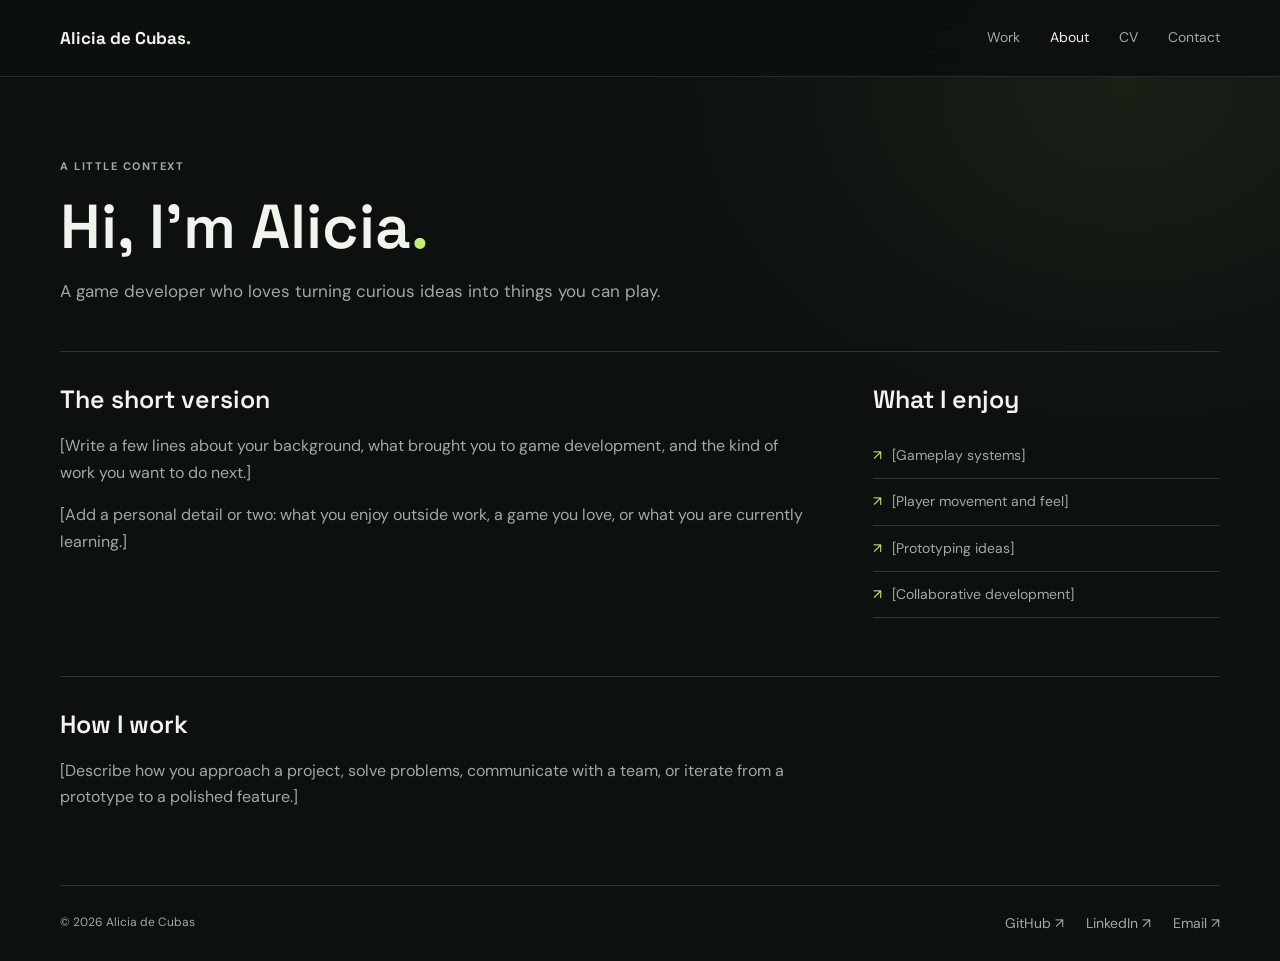
==== about.html @ f06fc64c "first draft" ====
<!DOCTYPE html>
<html lang="en">
<head>
  <meta charset="UTF-8">
  <meta name="viewport" content="width=device-width, initial-scale=1.0">
  <meta name="description" content="About Alicia de Cubas, game developer and gameplay programmer.">
  <meta name="theme-color" content="#0c100f">
  <title>About | Alicia de Cubas</title>
  <link rel="preconnect" href="https://fonts.googleapis.com">
  <link rel="preconnect" href="https://fonts.gstatic.com" crossorigin>
  <link href="https://fonts.googleapis.com/css2?family=DM+Sans:wght@400;500;600;700&family=Space+Grotesk:wght@400;500;600;700&display=swap" rel="stylesheet">
  <link rel="stylesheet" href="style.css">
</head>
<body>
  <header class="site-header">
    <nav class="nav-wrap" aria-label="Main navigation">
      <a class="logo" href="index.html">Alicia de Cubas<span>.</span></a>
      <div class="nav-links">
        <a href="index.html">Work</a>
        <a href="about.html" aria-current="page">About</a>
        <a href="cv.html">CV</a>
        <a href="contact.html">Contact</a>
      </div>
    </nav>
  </header>

  <main class="subpage-main page-wrap">
    <section class="page-hero">
      <p class="eyebrow">A LITTLE CONTEXT</p>
      <h1>Hi, I'm Alicia<span class="accent">.</span></h1>
      <p class="page-lede">A game developer who loves turning curious ideas into things you can play.</p>
    </section>

    <section class="content-section about-columns">
      <div>
        <h2>The short version</h2>
        <p>[Write a few lines about your background, what brought you to game development, and the kind of work you want to do next.]</p>
        <p>[Add a personal detail or two: what you enjoy outside work, a game you love, or what you are currently learning.]</p>
      </div>
      <div>
        <h2>What I enjoy</h2>
        <ul class="focus-list">
          <li>[Gameplay systems]</li>
          <li>[Player movement and feel]</li>
          <li>[Prototyping ideas]</li>
          <li>[Collaborative development]</li>
        </ul>
      </div>
    </section>

    <section class="content-section">
      <h2>How I work</h2>
      <p>[Describe how you approach a project, solve problems, communicate with a team, or iterate from a prototype to a polished feature.]</p>
    </section>
  </main>

  <footer class="site-footer page-wrap">
    <span>© 2026 Alicia de Cubas</span>
    <div class="footer-links">
      <a href="https://github.com/aliciadecubas" target="_blank" rel="noreferrer">GitHub ↗</a>
      <a href="https://www.linkedin.com/in/alicia-de-cubas-yarza-551598387/" target="_blank" rel="noreferrer">LinkedIn ↗</a>
      <a href="contact.html">Email ↗</a>
    </div>
  </footer>
</body>
</html>
---- style.css ----
:root {
  color-scheme: dark;
  --background: #0c100f;
  --surface: #141b18;
  --surface-raised: #1a2420;
  --border: #2a3831;
  --text: #f1f3ed;
  --muted: #a0aaa4;
  --accent: #c5ef72;
  --page-width: 1160px;
}

* {
  box-sizing: border-box;
}

html {
  scroll-behavior: smooth;
}

body {
  min-width: 320px;
  margin: 0;
  background:
    radial-gradient(ellipse at 88% 9%, rgba(197, 239, 114, 0.07), transparent 30rem),
    var(--background);
  color: var(--text);
  font-family: "DM Sans", sans-serif;
  font-size: 16px;
  line-height: 1.65;
}

a {
  color: inherit;
}

a:focus-visible,
button:focus-visible {
  outline: 2px solid var(--accent);
  outline-offset: 4px;
}

.page-wrap,
.nav-wrap {
  width: min(var(--page-width), calc(100% - 64px));
  margin: 0 auto;
}

.site-header {
  position: sticky;
  top: 0;
  z-index: 10;
  border-bottom: 1px solid rgba(42, 56, 49, 0.75);
  background: rgba(12, 16, 15, 0.9);
  backdrop-filter: blur(16px);
}

.nav-wrap {
  min-height: 76px;
  display: flex;
  align-items: center;
  justify-content: space-between;
  gap: 24px;
}

.logo {
  font-family: "Space Grotesk", sans-serif;
  font-size: 17px;
  font-weight: 700;
  text-decoration: none;
  white-space: nowrap;
}

.logo span,
.accent {
  color: var(--accent);
}

.nav-links,
.footer-links {
  display: flex;
  align-items: center;
  gap: 30px;
}

.nav-links a,
.footer-links a {
  color: var(--muted);
  font-size: 14px;
  text-decoration: none;
  transition: color 180ms ease;
}

.nav-links a:hover,
.nav-links a[aria-current="page"],
.footer-links a:hover {
  color: var(--text);
}

.home-intro {
  min-height: 470px;
  padding-top: 70px;
  padding-bottom: 65px;
  display: flex;
  align-items: flex-end;
  justify-content: space-between;
  gap: 32px;
  animation: rise-in 650ms ease-out both;
}

.intro-copy {
  max-width: 690px;
}

.eyebrow {
  margin: 0 0 20px;
  color: var(--muted);
  font-size: 11px;
  font-weight: 700;
  letter-spacing: 1.5px;
  line-height: 1.4;
}

.status-dot {
  display: inline-block;
  width: 8px;
  height: 8px;
  margin-right: 8px;
  border-radius: 50%;
  background: var(--accent);
  box-shadow: 0 0 12px rgba(197, 239, 114, 0.65);
}

.eyebrow-divider {
  margin: 0 7px;
  color: var(--accent);
}

h1,
h2,
h3,
p {
  margin-top: 0;
}

h1,
h2,
h3 {
  font-family: "Space Grotesk", sans-serif;
  font-weight: 600;
  line-height: 1.08;
}

h1 {
  margin-bottom: 21px;
  font-size: 76px;
}

.intro-description {
  max-width: 540px;
  margin-bottom: 25px;
  color: var(--muted);
  font-size: 17px;
}

.intro-actions {
  display: flex;
  align-items: center;
  gap: 25px;
}

.button {
  min-height: 46px;
  padding: 11px 17px;
  display: inline-flex;
  align-items: center;
  justify-content: center;
  gap: 10px;
  border: 1px solid transparent;
  border-radius: 3px;
  font-size: 14px;
  font-weight: 700;
  text-decoration: none;
  transition: background 180ms ease, border-color 180ms ease, color 180ms ease, transform 180ms ease;
}

.button:hover {
  transform: translateY(-2px);
}

.button-primary {
  background: var(--accent);
  color: #17200f;
}

.button-primary:hover {
  background: #d7f69a;
}

.button-outline {
  border-color: var(--border);
  color: var(--text);
}

.button-outline:hover {
  border-color: var(--accent);
}

.text-link,
.project-link {
  color: var(--text);
  font-size: 14px;
  font-weight: 600;
  text-decoration: none;
}

.text-link span,
.project-link span {
  color: var(--accent);
}

.intro-index {
  margin: 0 0 5px;
  color: var(--muted);
  font-size: 10px;
  font-weight: 700;
  letter-spacing: 1.4px;
  line-height: 1.8;
  text-align: right;
}

.intro-index span {
  color: var(--accent);
}

.work-section {
  padding-top: 45px;
  padding-bottom: 90px;
  border-top: 1px solid var(--border);
}

.section-heading {
  margin-bottom: 30px;
  display: flex;
  align-items: flex-end;
  justify-content: space-between;
  gap: 24px;
}

.section-heading .eyebrow {
  margin-bottom: 11px;
}

h2 {
  margin-bottom: 0;
  font-size: 38px;
}

.section-note {
  margin-bottom: 4px;
  color: var(--muted);
  font-size: 14px;
}

.projects-grid {
  display: grid;
  grid-template-columns: repeat(2, minmax(0, 1fr));
  gap: 22px;
}

.project {
  min-width: 0;
  overflow: hidden;
  border: 1px solid var(--border);
  border-radius: 4px;
  background: var(--surface);
  animation: rise-in 600ms ease-out both;
}

.project:nth-child(2) {
  animation-delay: 100ms;
}

.video-slot,
.project-video {
  position: relative;
  width: 100%;
  aspect-ratio: 16 / 9;
  display: flex;
  align-items: center;
  justify-content: center;
  overflow: hidden;
  background-color: #19251f;
  background-image:
    linear-gradient(rgba(12, 16, 15, 0.1), rgba(12, 16, 15, 0.65)),
    repeating-linear-gradient(0deg, transparent, transparent 35px, rgba(197, 239, 114, 0.07) 36px),
    repeating-linear-gradient(90deg, transparent, transparent 35px, rgba(197, 239, 114, 0.07) 36px);
}

.video-slot-alt {
  background-color: #202621;
  background-image:
    linear-gradient(rgba(12, 16, 15, 0.1), rgba(12, 16, 15, 0.65)),
    repeating-linear-gradient(45deg, transparent, transparent 24px, rgba(197, 239, 114, 0.07) 25px);
}

.slot-number,
.slot-hint {
  position: absolute;
  color: rgba(241, 243, 237, 0.55);
  font-size: 10px;
  font-weight: 700;
  letter-spacing: 1.4px;
}

.slot-number {
  top: 17px;
  left: 18px;
}

.slot-hint {
  bottom: 17px;
}

.play-mark {
  width: 46px;
  height: 46px;
  padding-left: 3px;
  display: grid;
  place-items: center;
  border: 1px solid rgba(241, 243, 237, 0.55);
  border-radius: 50%;
  color: var(--accent);
  font-size: 13px;
  transition: transform 180ms ease, background 180ms ease;
}

.project:hover .play-mark {
  transform: scale(1.08);
  background: rgba(12, 16, 15, 0.5);
}

.project-video {
  display: block;
  object-fit: cover;
}

.project-info {
  padding: 21px 23px 23px;
}

.project-meta {
  margin-bottom: 11px;
  display: flex;
  flex-wrap: wrap;
  gap: 9px 18px;
  color: var(--accent);
  font-size: 10px;
  font-weight: 700;
  letter-spacing: 1px;
}

h3 {
  margin-bottom: 8px;
  font-size: 22px;
}

.project-info > p {
  min-height: 52px;
  margin-bottom: 16px;
  color: var(--muted);
  font-size: 14px;
}

.project-link:hover {
  color: var(--accent);
}

.template-note {
  margin: 17px 0 0;
  color: #7f8a83;
  font-size: 12px;
}

.next-step {
  padding-top: 42px;
  padding-bottom: 75px;
  border-top: 1px solid var(--border);
}

.next-step .eyebrow {
  margin-bottom: 13px;
}

.next-step-row {
  display: flex;
  align-items: center;
  justify-content: space-between;
  gap: 25px;
}

.next-step h2 {
  max-width: 650px;
  font-size: 30px;
}

.site-footer {
  min-height: 76px;
  border-top: 1px solid var(--border);
  display: flex;
  align-items: center;
  justify-content: space-between;
  gap: 20px;
  color: var(--muted);
  font-size: 12px;
}

.footer-links {
  gap: 22px;
}

.subpage-main {
  min-height: calc(100vh - 153px);
}

.page-hero {
  padding-top: 82px;
  padding-bottom: 46px;
  animation: rise-in 600ms ease-out both;
}

.page-hero h1 {
  max-width: 800px;
  margin-bottom: 16px;
  font-size: 62px;
}

.page-lede {
  max-width: 650px;
  margin-bottom: 0;
  color: var(--muted);
  font-size: 17px;
}

.content-section {
  padding: 34px 0 58px;
  border-top: 1px solid var(--border);
}

.content-section h2 {
  margin-bottom: 20px;
  font-size: 25px;
}

.content-section p {
  max-width: 760px;
  color: var(--muted);
}

.about-columns {
  display: grid;
  grid-template-columns: minmax(0, 1.5fr) minmax(220px, 0.7fr);
  gap: 70px;
}

.focus-list,
.detail-list {
  margin: 0;
  padding: 0;
  list-style: none;
}

.focus-list li,
.detail-list li {
  padding: 11px 0;
  border-bottom: 1px solid var(--border);
  color: var(--muted);
  font-size: 14px;
}

.focus-list li::before {
  margin-right: 10px;
  color: var(--accent);
  content: "↗";
}

.cv-toolbar {
  margin: -12px 0 34px;
}

.cv-entry {
  padding: 0 0 23px;
  display: grid;
  grid-template-columns: minmax(140px, 0.55fr) minmax(0, 1.45fr);
  gap: 30px;
}

.cv-date {
  color: var(--accent);
  font-size: 13px;
  font-weight: 600;
}

.cv-entry h3 {
  margin: 0 0 4px;
  font-size: 18px;
}

.cv-entry p {
  margin-bottom: 0;
  font-size: 14px;
}

.skills-list {
  display: flex;
  flex-wrap: wrap;
  gap: 9px;
}

.skills-list span {
  padding: 7px 11px;
  border: 1px solid var(--border);
  border-radius: 3px;
  color: var(--muted);
  font-size: 13px;
}

.contact-options {
  max-width: 780px;
  border-top: 1px solid var(--border);
}

.contact-option {
  min-height: 72px;
  padding: 16px 0;
  display: flex;
  align-items: center;
  justify-content: space-between;
  gap: 18px;
  border-bottom: 1px solid var(--border);
  text-decoration: none;
}

.contact-option span:first-child {
  color: var(--muted);
  font-size: 14px;
}

.contact-option span:last-child {
  color: var(--text);
  font-size: 14px;
  overflow-wrap: anywhere;
}

.contact-option:hover span:last-child {
  color: var(--accent);
}

.contact-note {
  margin-top: 28px;
  color: var(--muted);
  font-size: 14px;
}

@keyframes rise-in {
  from {
    opacity: 0;
    transform: translateY(14px);
  }
  to {
    opacity: 1;
    transform: translateY(0);
  }
}

@media (max-width: 760px) {
  .page-wrap,
  .nav-wrap {
    width: min(var(--page-width), calc(100% - 40px));
  }

  .nav-wrap {
    min-height: 0;
    padding-top: 14px;
    padding-bottom: 13px;
    align-items: flex-start;
    flex-direction: column;
    gap: 10px;
  }

  .nav-links {
    width: 100%;
    justify-content: space-between;
    gap: 12px;
  }

  .nav-links a {
    font-size: 13px;
  }

  .home-intro {
    min-height: 0;
    padding-top: 65px;
    padding-bottom: 53px;
  }

  h1 {
    font-size: 62px;
  }

  .intro-index {
    display: none;
  }

  .work-section {
    padding-top: 34px;
    padding-bottom: 65px;
  }

  .projects-grid {
    grid-template-columns: 1fr;
    gap: 17px;
  }

  .section-heading {
    align-items: flex-start;
    flex-direction: column;
    gap: 7px;
  }

  .section-heading h2 {
    font-size: 32px;
  }

  .section-note {
    margin: 0;
  }

  .next-step-row {
    align-items: flex-start;
    flex-direction: column;
  }

  .next-step h2 {
    font-size: 27px;
  }

  .site-footer {
    padding-top: 19px;
    padding-bottom: 19px;
    align-items: flex-start;
    flex-direction: column;
  }

  .footer-links {
    flex-wrap: wrap;
    gap: 12px 20px;
  }

  .page-hero {
    padding-top: 58px;
    padding-bottom: 35px;
  }

  .page-hero h1 {
    font-size: 48px;
  }

  .about-columns {
    grid-template-columns: 1fr;
    gap: 22px;
  }

  .cv-entry {
    grid-template-columns: 1fr;
    gap: 4px;
  }
}

@media (max-width: 420px) {
  .page-wrap,
  .nav-wrap {
    width: calc(100% - 32px);
  }

  h1 {
    font-size: 52px;
  }

  .eyebrow {
    font-size: 9px;
  }

  .intro-description,
  .page-lede {
    font-size: 15px;
  }

  .intro-actions {
    align-items: flex-start;
    flex-direction: column;
    gap: 14px;
  }

  .project-info {
    padding: 18px;
  }

  .contact-option {
    align-items: flex-start;
    flex-direction: column;
    gap: 3px;
  }
}

@media (prefers-reduced-motion: reduce) {
  *,
  *::before,
  *::after {
    scroll-behavior: auto !important;
    animation-duration: 0.01ms !important;
    animation-iteration-count: 1 !important;
    transition-duration: 0.01ms !important;
  }
}

@media print {
  :root {
    color-scheme: light;
    --background: #fff;
    --surface: #fff;
    --border: #ccc;
    --text: #111;
    --muted: #444;
    --accent: #47631d;
  }

  body {
    background: #fff;
    color: #111;
    font-size: 11pt;
  }

  .site-header,
  .site-footer,
  .cv-toolbar {
    display: none;
  }

  .subpage-main {
    min-height: 0;
  }

  .page-wrap {
    width: 100%;
  }

  .page-hero {
    padding-top: 0;
  }

  .content-section,
  .cv-entry {
    break-inside: avoid;
  }
}
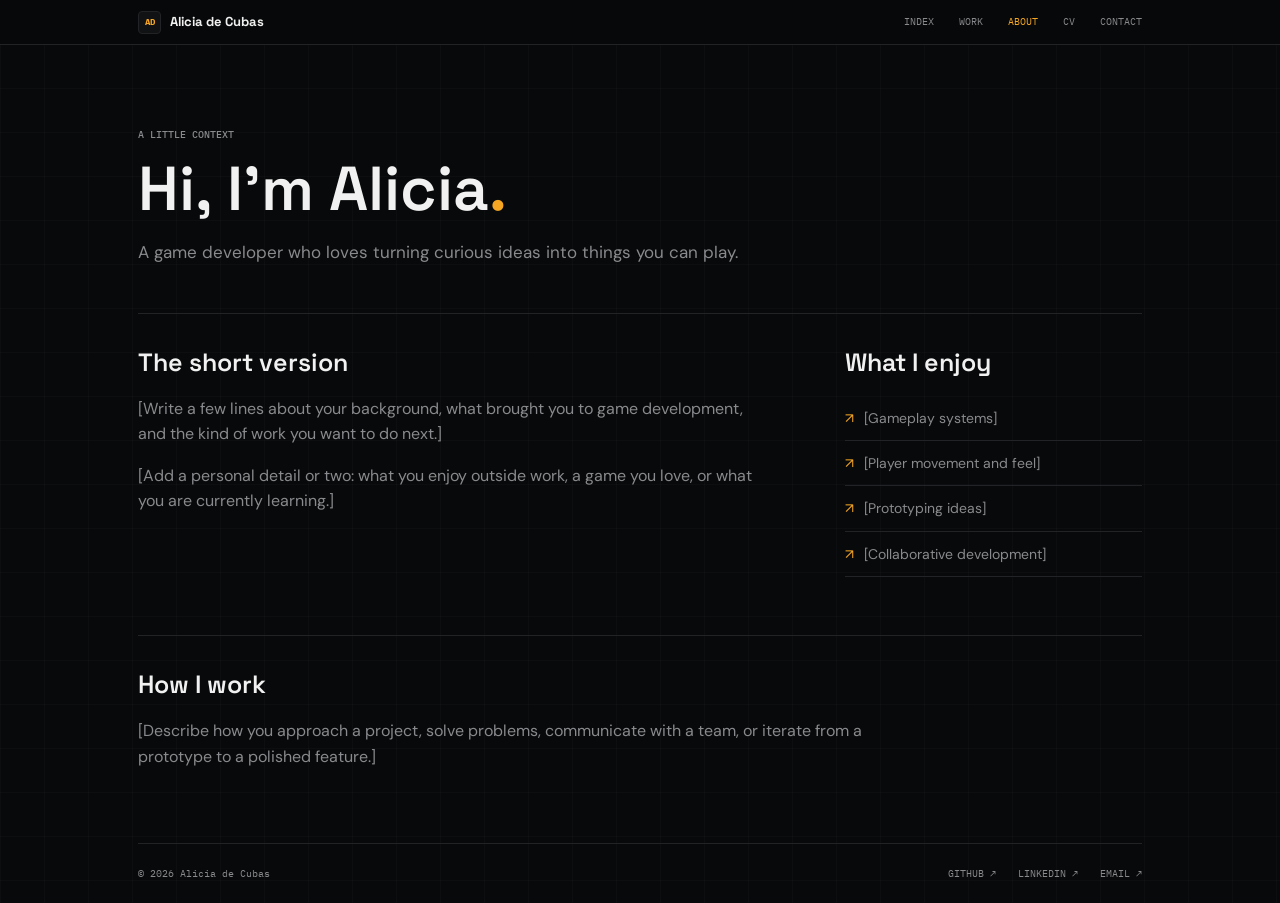
==== commit f2781332: "second draft" ====
--- a/about.html
+++ b/about.html
@@ -4,19 +4,20 @@
   <meta charset="UTF-8">
   <meta name="viewport" content="width=device-width, initial-scale=1.0">
   <meta name="description" content="About Alicia de Cubas, game developer and gameplay programmer.">
-  <meta name="theme-color" content="#0c100f">
+  <meta name="theme-color" content="#08090a">
   <title>About | Alicia de Cubas</title>
   <link rel="preconnect" href="https://fonts.googleapis.com">
   <link rel="preconnect" href="https://fonts.gstatic.com" crossorigin>
-  <link href="https://fonts.googleapis.com/css2?family=DM+Sans:wght@400;500;600;700&family=Space+Grotesk:wght@400;500;600;700&display=swap" rel="stylesheet">
+  <link href="https://fonts.googleapis.com/css2?family=DM+Sans:wght@400;500;600;700&family=IBM+Plex+Mono:wght@400;500;600;700&family=Space+Grotesk:wght@400;500;600;700&display=swap" rel="stylesheet">
   <link rel="stylesheet" href="style.css">
 </head>
 <body>
   <header class="site-header">
     <nav class="nav-wrap" aria-label="Main navigation">
-      <a class="logo" href="index.html">Alicia de Cubas<span>.</span></a>
+      <a class="logo" href="index.html"><span class="brand-mark">AD</span>Alicia de Cubas</a>
       <div class="nav-links">
-        <a href="index.html">Work</a>
+        <a href="index.html#home">Index</a>
+        <a href="index.html#projects">Work</a>
         <a href="about.html" aria-current="page">About</a>
         <a href="cv.html">CV</a>
         <a href="contact.html">Contact</a>
--- a/style.css
+++ b/style.css
@@ -1,13 +1,12 @@
 :root {
   color-scheme: dark;
-  --background: #0c100f;
-  --surface: #141b18;
-  --surface-raised: #1a2420;
-  --border: #2a3831;
-  --text: #f1f3ed;
-  --muted: #a0aaa4;
-  --accent: #c5ef72;
-  --page-width: 1160px;
+  --background: #08090a;
+  --surface: #111214;
+  --border: #222326;
+  --text: #f1f1f1;
+  --muted: #898a8d;
+  --accent: #f5a623;
+  --page-width: 1004px;
 }
 
 * {
@@ -20,14 +19,17 @@
 
 body {
   min-width: 320px;
+  min-height: 100vh;
   margin: 0;
-  background:
-    radial-gradient(ellipse at 88% 9%, rgba(197, 239, 114, 0.07), transparent 30rem),
-    var(--background);
+  background-color: var(--background);
+  background-image:
+    linear-gradient(rgba(255, 255, 255, 0.018) 1px, transparent 1px),
+    linear-gradient(90deg, rgba(255, 255, 255, 0.018) 1px, transparent 1px);
+  background-size: 44px 44px;
   color: var(--text);
   font-family: "DM Sans", sans-serif;
   font-size: 16px;
-  line-height: 1.65;
+  line-height: 1.6;
 }
 
 a {
@@ -42,7 +44,7 @@
 
 .page-wrap,
 .nav-wrap {
-  width: min(var(--page-width), calc(100% - 64px));
+  width: min(var(--page-width), calc(100% - 48px));
   margin: 0 auto;
 }
 
@@ -50,13 +52,13 @@
   position: sticky;
   top: 0;
   z-index: 10;
-  border-bottom: 1px solid rgba(42, 56, 49, 0.75);
-  background: rgba(12, 16, 15, 0.9);
+  border-bottom: 1px solid var(--border);
+  background: rgba(8, 9, 10, 0.94);
   backdrop-filter: blur(16px);
 }
 
 .nav-wrap {
-  min-height: 76px;
+  min-height: 44px;
   display: flex;
   align-items: center;
   justify-content: space-between;
@@ -64,29 +66,47 @@
 }
 
 .logo {
+  display: inline-flex;
+  align-items: center;
+  gap: 9px;
   font-family: "Space Grotesk", sans-serif;
-  font-size: 17px;
+  font-size: 13px;
   font-weight: 700;
   text-decoration: none;
   white-space: nowrap;
 }
 
-.logo span,
+.logo > span:not(.brand-mark),
 .accent {
   color: var(--accent);
+}
+
+.brand-mark {
+  width: 23px;
+  height: 23px;
+  display: grid;
+  place-items: center;
+  border: 1px solid var(--border);
+  border-radius: 4px;
+  background: var(--surface);
+  color: var(--accent);
+  font-family: "IBM Plex Mono", "Courier New", monospace;
+  font-size: 9px;
 }
 
 .nav-links,
 .footer-links {
   display: flex;
   align-items: center;
-  gap: 30px;
+  gap: 25px;
 }
 
 .nav-links a,
 .footer-links a {
   color: var(--muted);
-  font-size: 14px;
+  font-family: "IBM Plex Mono", "Courier New", monospace;
+  font-size: 10px;
+  text-transform: uppercase;
   text-decoration: none;
   transition: color 180ms ease;
 }
@@ -94,45 +114,6 @@
 .nav-links a:hover,
 .nav-links a[aria-current="page"],
 .footer-links a:hover {
-  color: var(--text);
-}
-
-.home-intro {
-  min-height: 470px;
-  padding-top: 70px;
-  padding-bottom: 65px;
-  display: flex;
-  align-items: flex-end;
-  justify-content: space-between;
-  gap: 32px;
-  animation: rise-in 650ms ease-out both;
-}
-
-.intro-copy {
-  max-width: 690px;
-}
-
-.eyebrow {
-  margin: 0 0 20px;
-  color: var(--muted);
-  font-size: 11px;
-  font-weight: 700;
-  letter-spacing: 1.5px;
-  line-height: 1.4;
-}
-
-.status-dot {
-  display: inline-block;
-  width: 8px;
-  height: 8px;
-  margin-right: 8px;
-  border-radius: 50%;
-  background: var(--accent);
-  box-shadow: 0 0 12px rgba(197, 239, 114, 0.65);
-}
-
-.eyebrow-divider {
-  margin: 0 7px;
   color: var(--accent);
 }
 
@@ -148,38 +129,107 @@
 h3 {
   font-family: "Space Grotesk", sans-serif;
   font-weight: 600;
-  line-height: 1.08;
-}
-
-h1 {
-  margin-bottom: 21px;
-  font-size: 76px;
+  line-height: 1.12;
+}
+
+.eyebrow {
+  margin: 0;
+  color: var(--muted);
+  font-family: "IBM Plex Mono", "Courier New", monospace;
+  font-size: 10px;
+  font-weight: 500;
+  line-height: 1.5;
+  text-transform: uppercase;
+}
+
+.status-dot {
+  display: inline-block;
+  width: 7px;
+  height: 7px;
+  margin-right: 7px;
+  border-radius: 50%;
+  background: var(--accent);
+  box-shadow: 0 0 10px rgba(245, 166, 35, 0.48);
+}
+
+.eyebrow-divider {
+  margin: 0 7px;
+  color: var(--accent);
+}
+
+.home-intro {
+  min-height: 398px;
+  padding-top: 14px;
+  padding-bottom: 48px;
+  display: flex;
+  align-items: flex-start;
+  animation: rise-in 650ms ease-out both;
+}
+
+.intro-copy {
+  width: 100%;
+  max-width: 760px;
+}
+
+.intro-copy > .eyebrow {
+  margin-bottom: 22px;
+}
+
+.home-intro h1 {
+  margin-bottom: 14px;
+  font-size: 82px;
+  letter-spacing: 0;
+}
+
+.intro-role {
+  margin-bottom: 20px;
+  color: var(--accent);
+  font-family: "IBM Plex Mono", "Courier New", monospace;
+  font-size: 14px;
 }
 
 .intro-description {
-  max-width: 540px;
-  margin-bottom: 25px;
-  color: var(--muted);
-  font-size: 17px;
+  max-width: 600px;
+  margin-bottom: 35px;
+  color: var(--muted);
+  font-size: 16px;
 }
 
 .intro-actions {
   display: flex;
   align-items: center;
-  gap: 25px;
+  gap: 28px;
+}
+
+.hero-socials {
+  display: flex;
+  align-items: center;
+  gap: 19px;
+}
+
+.hero-socials a {
+  color: var(--muted);
+  font-family: "IBM Plex Mono", "Courier New", monospace;
+  font-size: 11px;
+  text-decoration: none;
+  transition: color 180ms ease;
+}
+
+.hero-socials a:hover {
+  color: var(--text);
 }
 
 .button {
-  min-height: 46px;
-  padding: 11px 17px;
+  min-height: 40px;
+  padding: 9px 17px;
   display: inline-flex;
   align-items: center;
   justify-content: center;
   gap: 10px;
   border: 1px solid transparent;
-  border-radius: 3px;
-  font-size: 14px;
-  font-weight: 700;
+  border-radius: 5px;
+  font-size: 13px;
+  font-weight: 600;
   text-decoration: none;
   transition: background 180ms ease, border-color 180ms ease, color 180ms ease, transform 180ms ease;
 }
@@ -189,12 +239,12 @@
 }
 
 .button-primary {
-  background: var(--accent);
-  color: #17200f;
+  background: #f1f1f1;
+  color: #101010;
 }
 
 .button-primary:hover {
-  background: #d7f69a;
+  background: #fff;
 }
 
 .button-outline {
@@ -209,7 +259,7 @@
 .text-link,
 .project-link {
   color: var(--text);
-  font-size: 14px;
+  font-size: 13px;
   font-weight: 600;
   text-decoration: none;
 }
@@ -219,70 +269,48 @@
   color: var(--accent);
 }
 
-.intro-index {
-  margin: 0 0 5px;
-  color: var(--muted);
+.work-section,
+.focus-section,
+.home-contact {
+  padding-bottom: 76px;
+}
+
+.work-section {
+  padding-top: 8px;
+}
+
+.section-heading {
+  min-height: 39px;
+  margin-bottom: 30px;
+  padding-bottom: 12px;
+  display: flex;
+  align-items: center;
+  justify-content: space-between;
+  gap: 20px;
+  border-bottom: 1px solid var(--border);
+}
+
+.all-projects-link {
+  color: var(--muted);
+  font-family: "IBM Plex Mono", "Courier New", monospace;
   font-size: 10px;
-  font-weight: 700;
-  letter-spacing: 1.4px;
-  line-height: 1.8;
-  text-align: right;
-}
-
-.intro-index span {
-  color: var(--accent);
-}
-
-.work-section {
-  padding-top: 45px;
-  padding-bottom: 90px;
-  border-top: 1px solid var(--border);
-}
-
-.section-heading {
-  margin-bottom: 30px;
-  display: flex;
-  align-items: flex-end;
-  justify-content: space-between;
-  gap: 24px;
-}
-
-.section-heading .eyebrow {
-  margin-bottom: 11px;
-}
-
-h2 {
-  margin-bottom: 0;
-  font-size: 38px;
-}
-
-.section-note {
-  margin-bottom: 4px;
-  color: var(--muted);
-  font-size: 14px;
-}
-
-.projects-grid {
-  display: grid;
-  grid-template-columns: repeat(2, minmax(0, 1fr));
-  gap: 22px;
-}
-
-.project {
-  min-width: 0;
-  overflow: hidden;
-  border: 1px solid var(--border);
-  border-radius: 4px;
-  background: var(--surface);
+  text-decoration: none;
+}
+
+.all-projects-link span {
+  color: var(--accent);
+}
+
+.all-projects-link:hover {
+  color: var(--text);
+}
+
+.featured-project {
+  margin-bottom: 50px;
   animation: rise-in 600ms ease-out both;
 }
 
-.project:nth-child(2) {
-  animation-delay: 100ms;
-}
-
-.video-slot,
-.project-video {
+.video-slot {
   position: relative;
   width: 100%;
   aspect-ratio: 16 / 9;
@@ -290,129 +318,289 @@
   align-items: center;
   justify-content: center;
   overflow: hidden;
-  background-color: #19251f;
+  border: 1px solid var(--border);
+  border-radius: 5px;
+  background-color: #121416;
   background-image:
-    linear-gradient(rgba(12, 16, 15, 0.1), rgba(12, 16, 15, 0.65)),
-    repeating-linear-gradient(0deg, transparent, transparent 35px, rgba(197, 239, 114, 0.07) 36px),
-    repeating-linear-gradient(90deg, transparent, transparent 35px, rgba(197, 239, 114, 0.07) 36px);
+    linear-gradient(140deg, rgba(5, 5, 6, 0.35), rgba(5, 5, 6, 0.9)),
+    repeating-linear-gradient(0deg, transparent, transparent 37px, rgba(255, 255, 255, 0.035) 38px),
+    repeating-linear-gradient(90deg, transparent, transparent 37px, rgba(255, 255, 255, 0.035) 38px);
+}
+
+.project-video {
+  display: block;
+  width: 100%;
+  aspect-ratio: 16 / 9;
+  border: 1px solid var(--border);
+  border-radius: 5px;
+  object-fit: cover;
+}
+
+.feature-video {
+  aspect-ratio: 2.18 / 1;
+  background-image:
+    linear-gradient(100deg, rgba(8, 9, 10, 0.82), rgba(8, 9, 10, 0.35)),
+    repeating-linear-gradient(0deg, transparent, transparent 44px, rgba(255, 255, 255, 0.035) 45px),
+    repeating-linear-gradient(90deg, transparent, transparent 44px, rgba(255, 255, 255, 0.035) 45px);
 }
 
 .video-slot-alt {
-  background-color: #202621;
+  background-color: #171513;
   background-image:
-    linear-gradient(rgba(12, 16, 15, 0.1), rgba(12, 16, 15, 0.65)),
-    repeating-linear-gradient(45deg, transparent, transparent 24px, rgba(197, 239, 114, 0.07) 25px);
-}
-
+    linear-gradient(140deg, rgba(15, 11, 7, 0.35), rgba(5, 5, 6, 0.9)),
+    repeating-linear-gradient(45deg, transparent, transparent 24px, rgba(245, 166, 35, 0.045) 25px);
+}
+
+.video-label,
 .slot-number,
 .slot-hint {
   position: absolute;
-  color: rgba(241, 243, 237, 0.55);
-  font-size: 10px;
-  font-weight: 700;
-  letter-spacing: 1.4px;
+  color: rgba(241, 241, 241, 0.62);
+  font-family: "IBM Plex Mono", "Courier New", monospace;
+  font-size: 9px;
+  font-weight: 500;
+}
+
+.video-label {
+  top: 16px;
+  left: 17px;
+  padding: 4px 8px;
+  border: 1px solid rgba(255, 255, 255, 0.08);
+  border-radius: 3px;
+  background: rgba(8, 9, 10, 0.72);
 }
 
 .slot-number {
-  top: 17px;
-  left: 18px;
+  top: 14px;
+  left: 15px;
 }
 
 .slot-hint {
-  bottom: 17px;
+  bottom: 14px;
+  color: rgba(241, 241, 241, 0.45);
 }
 
 .play-mark {
-  width: 46px;
-  height: 46px;
+  width: 43px;
+  height: 43px;
   padding-left: 3px;
   display: grid;
   place-items: center;
-  border: 1px solid rgba(241, 243, 237, 0.55);
+  border: 1px solid rgba(241, 241, 241, 0.42);
   border-radius: 50%;
   color: var(--accent);
-  font-size: 13px;
+  font-size: 12px;
   transition: transform 180ms ease, background 180ms ease;
 }
 
+.featured-project:hover .play-mark,
 .project:hover .play-mark {
   transform: scale(1.08);
-  background: rgba(12, 16, 15, 0.5);
-}
-
-.project-video {
+  background: rgba(8, 9, 10, 0.6);
+}
+
+.featured-project-info {
+  padding: 16px 0 0;
+  display: flex;
+  align-items: flex-start;
+  justify-content: space-between;
+  gap: 26px;
+}
+
+.featured-project-copy {
+  display: flex;
+  align-items: flex-start;
+  gap: 14px;
+}
+
+.project-number {
+  padding-top: 4px;
+  color: var(--muted);
+  font-family: "IBM Plex Mono", "Courier New", monospace;
+  font-size: 10px;
+}
+
+.project-type {
+  margin-bottom: 5px;
+  color: var(--muted);
+  font-family: "IBM Plex Mono", "Courier New", monospace;
+  font-size: 9px;
+}
+
+.featured-project-copy h2 {
+  margin-bottom: 6px;
+  font-size: 21px;
+}
+
+.featured-project-copy > div > p:last-child {
+  margin-bottom: 0;
+  color: var(--muted);
+  font-size: 13px;
+}
+
+.featured-project-details {
+  max-width: 42%;
+  padding-top: 18px;
+  display: flex;
+  flex-wrap: wrap;
+  justify-content: flex-end;
+  gap: 8px 14px;
+}
+
+.featured-project-details > span {
+  color: var(--muted);
+  font-family: "IBM Plex Mono", "Courier New", monospace;
+  font-size: 9px;
+}
+
+.featured-project-details .project-link {
+  flex-basis: 100%;
+  text-align: right;
+}
+
+.projects-grid {
+  display: grid;
+  grid-template-columns: repeat(auto-fit, minmax(min(100%, 360px), 1fr));
+  gap: 30px 28px;
+  scroll-margin-top: 64px;
+}
+
+.project {
+  min-width: 0;
+  animation: rise-in 600ms ease-out both;
+}
+
+.project:nth-child(2) {
+  animation-delay: 100ms;
+}
+
+.work-video {
+  aspect-ratio: 1.58 / 1;
+}
+
+.project-info {
+  padding: 14px 0 0;
+}
+
+.project-meta {
+  margin-bottom: 8px;
+  display: flex;
+  flex-wrap: wrap;
+  gap: 8px 14px;
+  color: var(--muted);
+  font-family: "IBM Plex Mono", "Courier New", monospace;
+  font-size: 9px;
+}
+
+.project-info h3 {
+  margin-bottom: 7px;
+  font-size: 17px;
+}
+
+.project-info > p {
+  min-height: 42px;
+  margin-bottom: 11px;
+  color: var(--muted);
+  font-size: 13px;
+}
+
+.project-link:hover {
+  color: var(--accent);
+}
+
+.focus-section {
+  padding-top: 4px;
+}
+
+.focus-grid {
+  margin-bottom: 23px;
+  display: grid;
+  grid-template-columns: repeat(2, minmax(0, 1fr));
+  overflow: hidden;
+  border: 1px solid var(--border);
+  border-radius: 7px;
+}
+
+.focus-card {
+  min-width: 0;
+  padding: 24px 26px 22px;
+}
+
+.focus-card:nth-child(even) {
+  border-left: 1px solid var(--border);
+}
+
+.focus-card:nth-child(n + 3) {
+  border-top: 1px solid var(--border);
+}
+
+.focus-number {
   display: block;
-  object-fit: cover;
-}
-
-.project-info {
-  padding: 21px 23px 23px;
-}
-
-.project-meta {
-  margin-bottom: 11px;
+  margin-bottom: 19px;
+  color: var(--muted);
+  font-family: "IBM Plex Mono", "Courier New", monospace;
+  font-size: 10px;
+}
+
+.focus-card h3 {
+  margin-bottom: 9px;
+  font-size: 18px;
+}
+
+.focus-card p {
+  margin-bottom: 0;
+  color: var(--muted);
+  font-size: 14px;
+}
+
+.skills-list {
   display: flex;
   flex-wrap: wrap;
-  gap: 9px 18px;
-  color: var(--accent);
+  gap: 8px;
+}
+
+.skills-list span {
+  padding: 4px 11px;
+  border: 1px solid var(--border);
+  border-radius: 20px;
+  color: var(--muted);
+  font-family: "IBM Plex Mono", "Courier New", monospace;
   font-size: 10px;
-  font-weight: 700;
-  letter-spacing: 1px;
-}
-
-h3 {
+}
+
+.home-contact {
+  padding-top: 4px;
+}
+
+.home-contact-row {
+  padding: 7px 0 8px;
+  display: flex;
+  align-items: center;
+  justify-content: space-between;
+  gap: 24px;
+}
+
+.home-contact-row h2 {
   margin-bottom: 8px;
-  font-size: 22px;
-}
-
-.project-info > p {
-  min-height: 52px;
-  margin-bottom: 16px;
+  font-size: 28px;
+}
+
+.home-contact-row p {
+  margin-bottom: 0;
   color: var(--muted);
   font-size: 14px;
 }
 
-.project-link:hover {
-  color: var(--accent);
-}
-
-.template-note {
-  margin: 17px 0 0;
-  color: #7f8a83;
-  font-size: 12px;
-}
-
-.next-step {
-  padding-top: 42px;
-  padding-bottom: 75px;
-  border-top: 1px solid var(--border);
-}
-
-.next-step .eyebrow {
-  margin-bottom: 13px;
-}
-
-.next-step-row {
-  display: flex;
-  align-items: center;
-  justify-content: space-between;
-  gap: 25px;
-}
-
-.next-step h2 {
-  max-width: 650px;
-  font-size: 30px;
-}
-
 .site-footer {
-  min-height: 76px;
+  min-height: 60px;
   border-top: 1px solid var(--border);
   display: flex;
   align-items: center;
   justify-content: space-between;
   gap: 20px;
   color: var(--muted);
-  font-size: 12px;
+  font-family: "IBM Plex Mono", "Courier New", monospace;
+  font-size: 10px;
 }
 
 .footer-links {
@@ -420,7 +608,7 @@
 }
 
 .subpage-main {
-  min-height: calc(100vh - 153px);
+  min-height: calc(100vh - 120px);
 }
 
 .page-hero {
@@ -431,7 +619,7 @@
 
 .page-hero h1 {
   max-width: 800px;
-  margin-bottom: 16px;
+  margin: 12px 0 16px;
   font-size: 62px;
 }
 
@@ -511,20 +699,6 @@
   font-size: 14px;
 }
 
-.skills-list {
-  display: flex;
-  flex-wrap: wrap;
-  gap: 9px;
-}
-
-.skills-list span {
-  padding: 7px 11px;
-  border: 1px solid var(--border);
-  border-radius: 3px;
-  color: var(--muted);
-  font-size: 13px;
-}
-
 .contact-options {
   max-width: 780px;
   border-top: 1px solid var(--border);
@@ -581,84 +755,106 @@
 
   .nav-wrap {
     min-height: 0;
-    padding-top: 14px;
-    padding-bottom: 13px;
+    padding-top: 9px;
+    padding-bottom: 9px;
     align-items: flex-start;
     flex-direction: column;
-    gap: 10px;
+    gap: 7px;
   }
 
   .nav-links {
     width: 100%;
     justify-content: space-between;
-    gap: 12px;
+    gap: 10px;
   }
 
   .nav-links a {
-    font-size: 13px;
+    font-size: 9px;
   }
 
   .home-intro {
     min-height: 0;
-    padding-top: 65px;
-    padding-bottom: 53px;
-  }
-
-  h1 {
-    font-size: 62px;
-  }
-
-  .intro-index {
-    display: none;
+    padding-top: 34px;
+    padding-bottom: 48px;
+  }
+
+  .home-intro h1 {
+    font-size: 58px;
   }
 
   .work-section {
-    padding-top: 34px;
-    padding-bottom: 65px;
+    padding-top: 0;
+  }
+
+  .work-section,
+  .focus-section,
+  .home-contact {
+    padding-bottom: 58px;
+  }
+
+  .section-heading {
+    margin-bottom: 21px;
   }
 
   .projects-grid {
     grid-template-columns: 1fr;
-    gap: 17px;
-  }
-
-  .section-heading {
+    gap: 26px;
+  }
+
+  .feature-video {
+    aspect-ratio: 16 / 9;
+  }
+
+  .featured-project-info {
+    flex-direction: column;
+    gap: 9px;
+  }
+
+  .featured-project-details {
+    max-width: none;
+    padding: 0 0 0 27px;
+    justify-content: flex-start;
+  }
+
+  .featured-project-details .project-link {
+    text-align: left;
+  }
+
+  .focus-grid {
+    grid-template-columns: 1fr;
+  }
+
+  .focus-card:nth-child(even) {
+    border-left: 0;
+  }
+
+  .focus-card:nth-child(n + 2) {
+    border-top: 1px solid var(--border);
+  }
+
+  .home-contact-row {
     align-items: flex-start;
     flex-direction: column;
-    gap: 7px;
-  }
-
-  .section-heading h2 {
-    font-size: 32px;
-  }
-
-  .section-note {
-    margin: 0;
-  }
-
-  .next-step-row {
+  }
+
+  .home-contact-row h2 {
+    font-size: 24px;
+  }
+
+  .site-footer {
+    padding-top: 15px;
+    padding-bottom: 15px;
     align-items: flex-start;
     flex-direction: column;
   }
 
-  .next-step h2 {
-    font-size: 27px;
-  }
-
-  .site-footer {
-    padding-top: 19px;
-    padding-bottom: 19px;
-    align-items: flex-start;
-    flex-direction: column;
-  }
-
   .footer-links {
     flex-wrap: wrap;
-    gap: 12px 20px;
+    gap: 12px 18px;
   }
 
   .page-hero {
-    padding-top: 58px;
+    padding-top: 56px;
     padding-bottom: 35px;
   }
 
@@ -683,12 +879,12 @@
     width: calc(100% - 32px);
   }
 
-  h1 {
-    font-size: 52px;
-  }
-
-  .eyebrow {
-    font-size: 9px;
+  .home-intro h1 {
+    font-size: 46px;
+  }
+
+  .intro-role {
+    font-size: 12px;
   }
 
   .intro-description,
@@ -699,11 +895,24 @@
   .intro-actions {
     align-items: flex-start;
     flex-direction: column;
-    gap: 14px;
-  }
-
-  .project-info {
-    padding: 18px;
+    gap: 15px;
+  }
+
+  .hero-socials {
+    gap: 15px;
+  }
+
+  .section-heading {
+    gap: 10px;
+  }
+
+  .all-projects-link {
+    font-size: 9px;
+    white-space: nowrap;
+  }
+
+  .focus-card {
+    padding: 20px;
   }
 
   .contact-option {
@@ -732,11 +941,12 @@
     --border: #ccc;
     --text: #111;
     --muted: #444;
-    --accent: #47631d;
+    --accent: #995d00;
   }
 
   body {
     background: #fff;
+    background-image: none;
     color: #111;
     font-size: 11pt;
   }
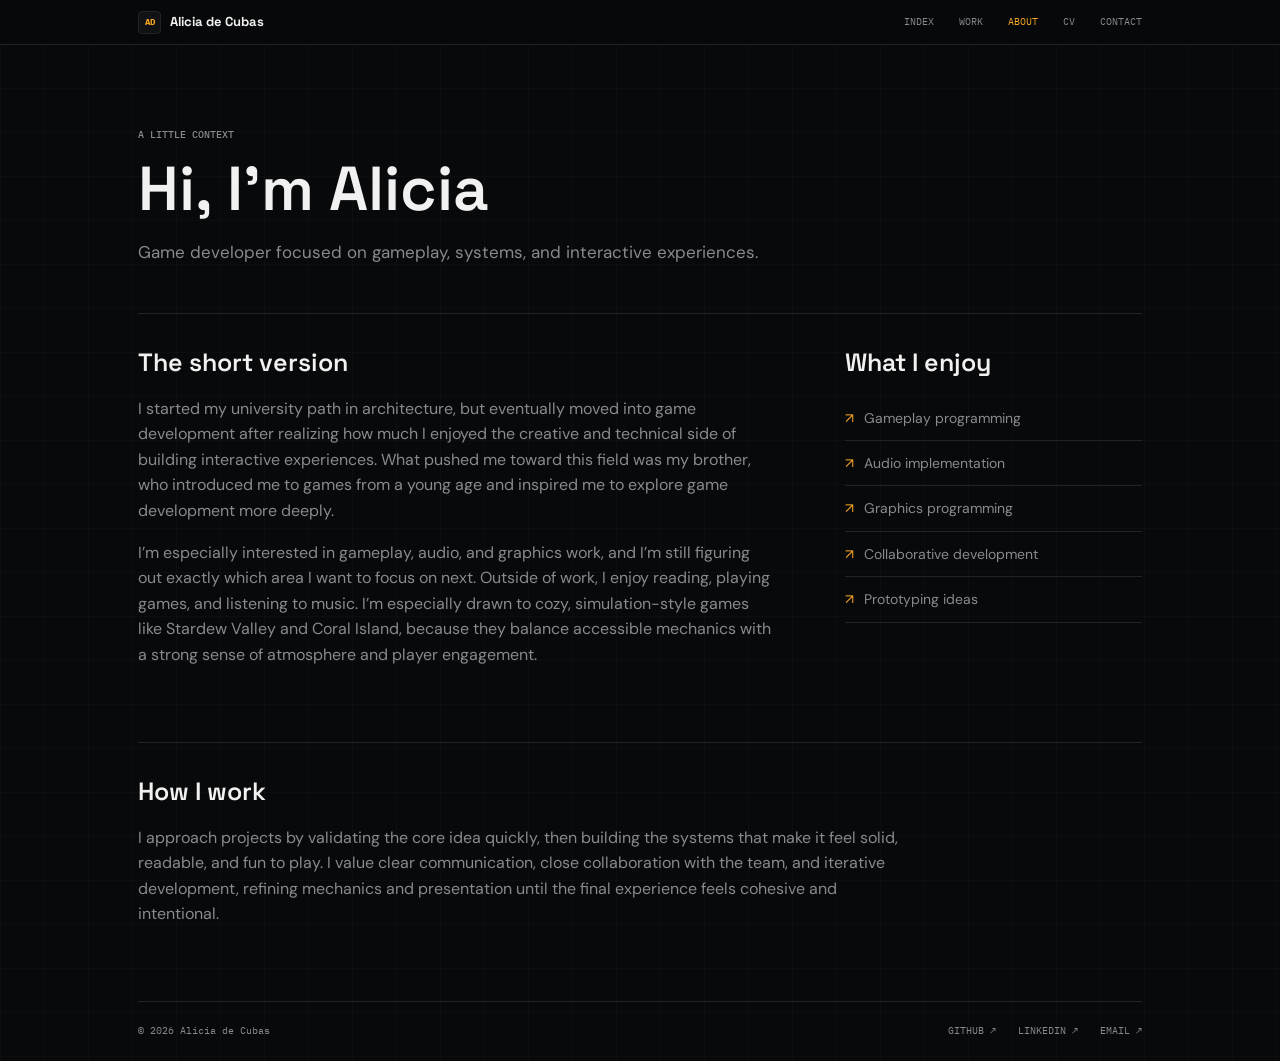
==== commit d3d68e7d: "about updated" ====
--- a/about.html
+++ b/about.html
@@ -28,30 +28,31 @@
   <main class="subpage-main page-wrap">
     <section class="page-hero">
       <p class="eyebrow">A LITTLE CONTEXT</p>
-      <h1>Hi, I'm Alicia<span class="accent">.</span></h1>
-      <p class="page-lede">A game developer who loves turning curious ideas into things you can play.</p>
+      <h1>Hi, I'm Alicia</h1>
+      <p class="page-lede">Game developer focused on gameplay, systems, and interactive experiences.</p>
     </section>
 
     <section class="content-section about-columns">
       <div>
         <h2>The short version</h2>
-        <p>[Write a few lines about your background, what brought you to game development, and the kind of work you want to do next.]</p>
-        <p>[Add a personal detail or two: what you enjoy outside work, a game you love, or what you are currently learning.]</p>
+        <p>I started my university path in architecture, but eventually moved into game development after realizing how much I enjoyed the creative and technical side of building interactive experiences. What pushed me toward this field was my brother, who introduced me to games from a young age and inspired me to explore game development more deeply.</p>
+        <p>I’m especially interested in gameplay, audio, and graphics work, and I’m still figuring out exactly which area I want to focus on next. Outside of work, I enjoy reading, playing games, and listening to music. I’m especially drawn to cozy, simulation-style games like Stardew Valley and Coral Island, because they balance accessible mechanics with a strong sense of atmosphere and player engagement.</p>
       </div>
       <div>
         <h2>What I enjoy</h2>
         <ul class="focus-list">
-          <li>[Gameplay systems]</li>
-          <li>[Player movement and feel]</li>
-          <li>[Prototyping ideas]</li>
-          <li>[Collaborative development]</li>
+          <li>Gameplay programming</li>
+          <li>Audio implementation</li>
+          <li>Graphics programming</li>
+          <li>Collaborative development</li>
+          <li>Prototyping ideas</li>
         </ul>
       </div>
     </section>
 
     <section class="content-section">
       <h2>How I work</h2>
-      <p>[Describe how you approach a project, solve problems, communicate with a team, or iterate from a prototype to a polished feature.]</p>
+      <p>I approach projects by validating the core idea quickly, then building the systems that make it feel solid, readable, and fun to play. I value clear communication, close collaboration with the team, and iterative development, refining mechanics and presentation until the final experience feels cohesive and intentional.</p>
     </section>
   </main>
 
@@ -60,7 +61,7 @@
     <div class="footer-links">
       <a href="https://github.com/aliciadecubas" target="_blank" rel="noreferrer">GitHub ↗</a>
       <a href="https://www.linkedin.com/in/alicia-de-cubas-yarza-551598387/" target="_blank" rel="noreferrer">LinkedIn ↗</a>
-      <a href="contact.html">Email ↗</a>
+      <a href="mailto:aliciadecubas@gmail.com">Email ↗</a>
     </div>
   </footer>
 </body>
--- a/style.css
+++ b/style.css
@@ -336,8 +336,15 @@
   object-fit: cover;
 }
 
+.video-slot iframe {
+  width: 100%;
+  height: 100%;
+  border: 0;
+  display: block;
+}
+
 .feature-video {
-  aspect-ratio: 2.18 / 1;
+  aspect-ratio: 16 / 7.8;
   background-image:
     linear-gradient(100deg, rgba(8, 9, 10, 0.82), rgba(8, 9, 10, 0.35)),
     repeating-linear-gradient(0deg, transparent, transparent 44px, rgba(255, 255, 255, 0.035) 45px),
@@ -475,7 +482,7 @@
 }
 
 .work-video {
-  aspect-ratio: 1.58 / 1;
+  aspect-ratio: 16 / 9;
 }
 
 .project-info {
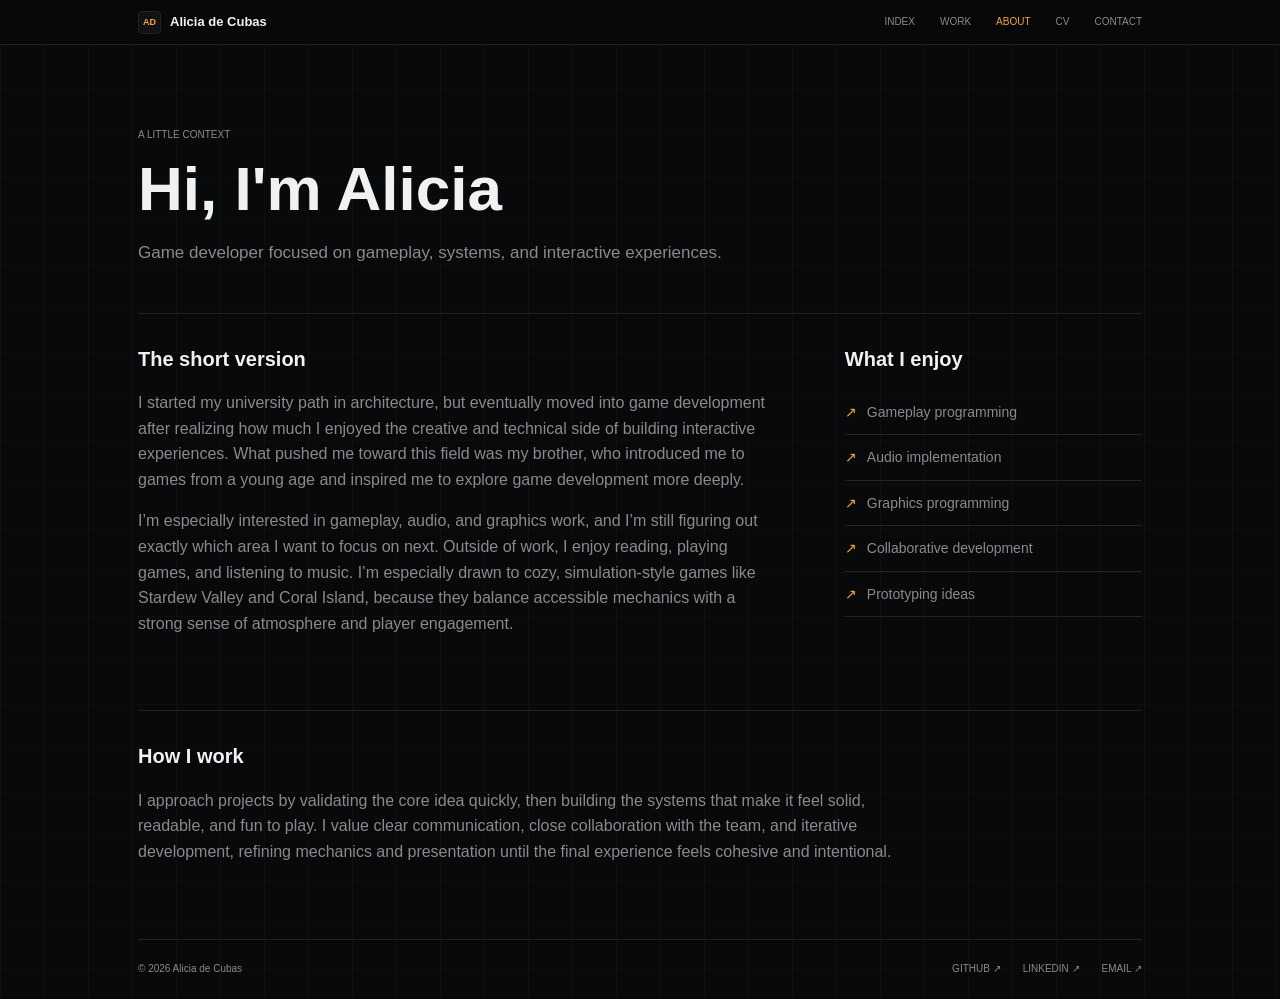
==== commit 9622f7bc: "font updated and cv updated" ====
--- a/about.html
+++ b/about.html
@@ -6,9 +6,6 @@
   <meta name="description" content="About Alicia de Cubas, game developer and gameplay programmer.">
   <meta name="theme-color" content="#08090a">
   <title>About | Alicia de Cubas</title>
-  <link rel="preconnect" href="https://fonts.googleapis.com">
-  <link rel="preconnect" href="https://fonts.gstatic.com" crossorigin>
-  <link href="https://fonts.googleapis.com/css2?family=DM+Sans:wght@400;500;600;700&family=IBM+Plex+Mono:wght@400;500;600;700&family=Space+Grotesk:wght@400;500;600;700&display=swap" rel="stylesheet">
   <link rel="stylesheet" href="style.css">
 </head>
 <body>
--- a/style.css
+++ b/style.css
@@ -27,7 +27,7 @@
     linear-gradient(90deg, rgba(255, 255, 255, 0.018) 1px, transparent 1px);
   background-size: 44px 44px;
   color: var(--text);
-  font-family: "DM Sans", sans-serif;
+  font-family: Arial, Helvetica, sans-serif;
   font-size: 16px;
   line-height: 1.6;
 }
@@ -69,7 +69,7 @@
   display: inline-flex;
   align-items: center;
   gap: 9px;
-  font-family: "Space Grotesk", sans-serif;
+  font-family: Arial, Helvetica, sans-serif;
   font-size: 13px;
   font-weight: 700;
   text-decoration: none;
@@ -90,7 +90,7 @@
   border-radius: 4px;
   background: var(--surface);
   color: var(--accent);
-  font-family: "IBM Plex Mono", "Courier New", monospace;
+  font-family: Arial, Helvetica, sans-serif;
   font-size: 9px;
 }
 
@@ -104,7 +104,7 @@
 .nav-links a,
 .footer-links a {
   color: var(--muted);
-  font-family: "IBM Plex Mono", "Courier New", monospace;
+  font-family: Arial, Helvetica, sans-serif;
   font-size: 10px;
   text-transform: uppercase;
   text-decoration: none;
@@ -127,7 +127,7 @@
 h1,
 h2,
 h3 {
-  font-family: "Space Grotesk", sans-serif;
+  font-family: Arial, Helvetica, sans-serif;
   font-weight: 600;
   line-height: 1.12;
 }
@@ -135,7 +135,7 @@
 .eyebrow {
   margin: 0;
   color: var(--muted);
-  font-family: "IBM Plex Mono", "Courier New", monospace;
+  font-family: Arial, Helvetica, sans-serif;
   font-size: 10px;
   font-weight: 500;
   line-height: 1.5;
@@ -184,7 +184,7 @@
 .intro-role {
   margin-bottom: 20px;
   color: var(--accent);
-  font-family: "IBM Plex Mono", "Courier New", monospace;
+  font-family: Arial, Helvetica, sans-serif;
   font-size: 14px;
 }
 
@@ -209,7 +209,7 @@
 
 .hero-socials a {
   color: var(--muted);
-  font-family: "IBM Plex Mono", "Courier New", monospace;
+  font-family: Arial, Helvetica, sans-serif;
   font-size: 11px;
   text-decoration: none;
   transition: color 180ms ease;
@@ -290,9 +290,13 @@
   border-bottom: 1px solid var(--border);
 }
 
+.section-heading .eyebrow {
+  font-size: 16px;
+}
+
 .all-projects-link {
   color: var(--muted);
-  font-family: "IBM Plex Mono", "Courier New", monospace;
+  font-family: Arial, Helvetica, sans-serif;
   font-size: 10px;
   text-decoration: none;
 }
@@ -363,7 +367,7 @@
 .slot-hint {
   position: absolute;
   color: rgba(241, 241, 241, 0.62);
-  font-family: "IBM Plex Mono", "Courier New", monospace;
+  font-family: Arial, Helvetica, sans-serif;
   font-size: 9px;
   font-weight: 500;
 }
@@ -423,14 +427,14 @@
 .project-number {
   padding-top: 4px;
   color: var(--muted);
-  font-family: "IBM Plex Mono", "Courier New", monospace;
+  font-family: Arial, Helvetica, sans-serif;
   font-size: 10px;
 }
 
 .project-type {
   margin-bottom: 5px;
   color: var(--muted);
-  font-family: "IBM Plex Mono", "Courier New", monospace;
+  font-family: Arial, Helvetica, sans-serif;
   font-size: 9px;
 }
 
@@ -456,7 +460,7 @@
 
 .featured-project-details > span {
   color: var(--muted);
-  font-family: "IBM Plex Mono", "Courier New", monospace;
+  font-family: Arial, Helvetica, sans-serif;
   font-size: 9px;
 }
 
@@ -495,7 +499,7 @@
   flex-wrap: wrap;
   gap: 8px 14px;
   color: var(--muted);
-  font-family: "IBM Plex Mono", "Courier New", monospace;
+  font-family: Arial, Helvetica, sans-serif;
   font-size: 9px;
 }
 
@@ -545,7 +549,7 @@
   display: block;
   margin-bottom: 19px;
   color: var(--muted);
-  font-family: "IBM Plex Mono", "Courier New", monospace;
+  font-family: Arial, Helvetica, sans-serif;
   font-size: 10px;
 }
 
@@ -571,7 +575,7 @@
   border: 1px solid var(--border);
   border-radius: 20px;
   color: var(--muted);
-  font-family: "IBM Plex Mono", "Courier New", monospace;
+  font-family: Arial, Helvetica, sans-serif;
   font-size: 10px;
 }
 
@@ -606,7 +610,7 @@
   justify-content: space-between;
   gap: 20px;
   color: var(--muted);
-  font-family: "IBM Plex Mono", "Courier New", monospace;
+  font-family: Arial, Helvetica, sans-serif;
   font-size: 10px;
 }
 
@@ -644,7 +648,7 @@
 
 .content-section h2 {
   margin-bottom: 20px;
-  font-size: 25px;
+  font-size: 20px;
 }
 
 .content-section p {
@@ -680,7 +684,20 @@
 }
 
 .cv-toolbar {
+  display: flex;
+  flex-wrap: wrap;
+  gap: 12px;
   margin: -12px 0 34px;
+}
+
+.cv-pdf-viewer {
+  display: block;
+  width: 100%;
+  height: min(82vh, 1100px);
+  min-height: 650px;
+  border: 1px solid var(--border);
+  border-radius: 8px;
+  background: var(--surface);
 }
 
 .cv-entry {
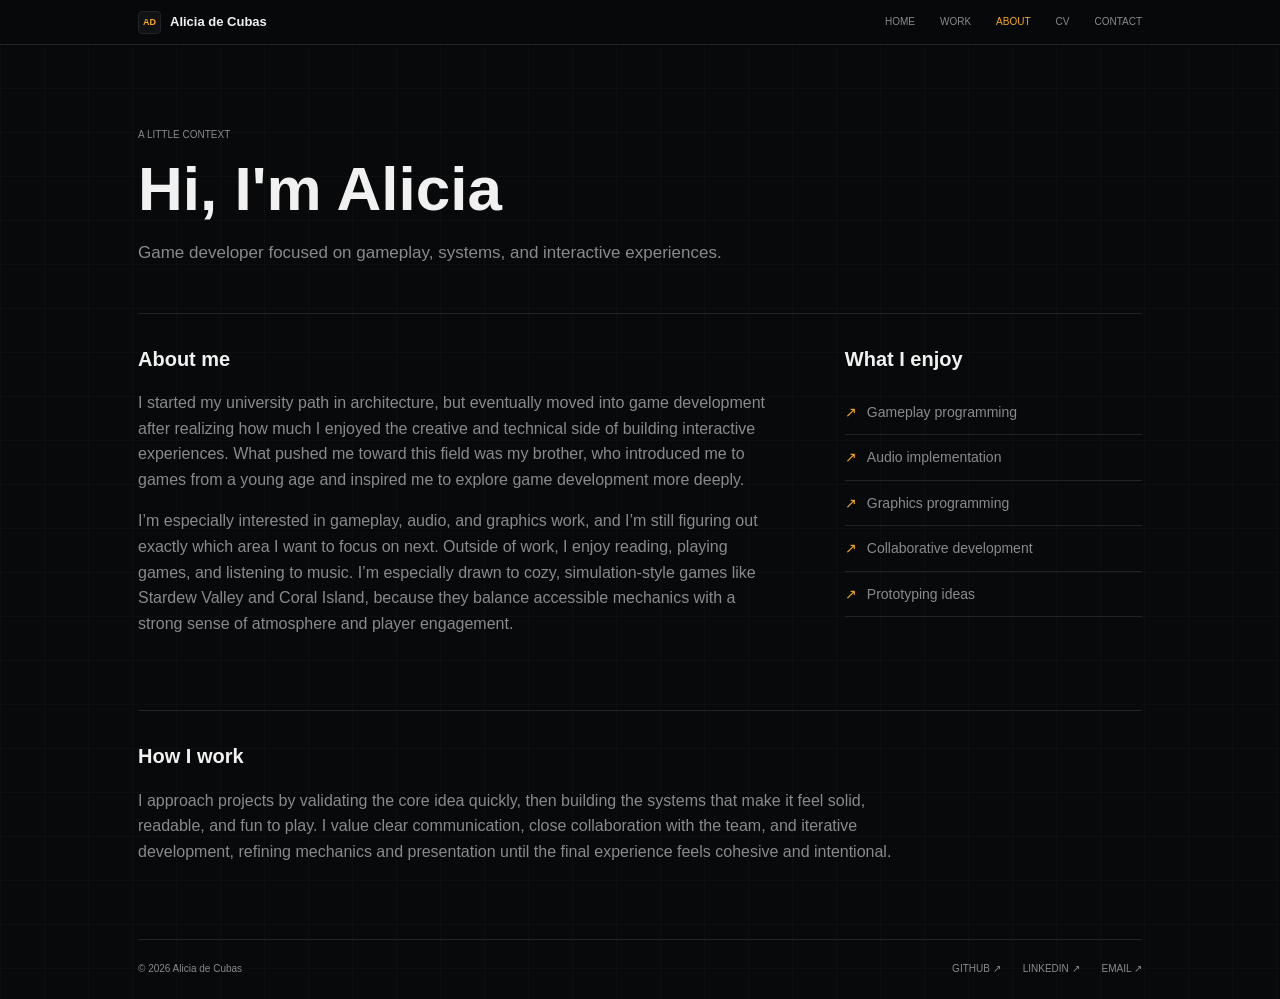
==== commit 190bdf84: "style web updated" ====
--- a/about.html
+++ b/about.html
@@ -13,7 +13,7 @@
     <nav class="nav-wrap" aria-label="Main navigation">
       <a class="logo" href="index.html"><span class="brand-mark">AD</span>Alicia de Cubas</a>
       <div class="nav-links">
-        <a href="index.html#home">Index</a>
+        <a href="index.html#home">Home</a>
         <a href="index.html#projects">Work</a>
         <a href="about.html" aria-current="page">About</a>
         <a href="cv.html">CV</a>
@@ -31,7 +31,7 @@
 
     <section class="content-section about-columns">
       <div>
-        <h2>The short version</h2>
+        <h2>About me</h2>
         <p>I started my university path in architecture, but eventually moved into game development after realizing how much I enjoyed the creative and technical side of building interactive experiences. What pushed me toward this field was my brother, who introduced me to games from a young age and inspired me to explore game development more deeply.</p>
         <p>I’m especially interested in gameplay, audio, and graphics work, and I’m still figuring out exactly which area I want to focus on next. Outside of work, I enjoy reading, playing games, and listening to music. I’m especially drawn to cozy, simulation-style games like Stardew Valley and Coral Island, because they balance accessible mechanics with a strong sense of atmosphere and player engagement.</p>
       </div>
--- a/style.css
+++ b/style.css
@@ -158,41 +158,39 @@
 }
 
 .home-intro {
-  min-height: 398px;
-  padding-top: 14px;
-  padding-bottom: 48px;
-  display: flex;
-  align-items: flex-start;
-  animation: rise-in 650ms ease-out both;
+  min-height: 0;
+  padding-top: 72px;
+  padding-bottom: 62px;
+  display: flex;
 }
 
 .intro-copy {
   width: 100%;
-  max-width: 760px;
+  max-width: 700px;
 }
 
 .intro-copy > .eyebrow {
+  margin-bottom: 16px;
+}
+
+.home-intro h1 {
+  margin-bottom: 10px;
+  font-size: 64px;
+  letter-spacing: 0;
+}
+
+.intro-role {
+  margin-bottom: 12px;
+  color: var(--accent);
+  font-family: Arial, Helvetica, sans-serif;
+  font-size: 16px;
+}
+
+.intro-description {
+  max-width: 540px;
   margin-bottom: 22px;
-}
-
-.home-intro h1 {
-  margin-bottom: 14px;
-  font-size: 82px;
-  letter-spacing: 0;
-}
-
-.intro-role {
-  margin-bottom: 20px;
-  color: var(--accent);
-  font-family: Arial, Helvetica, sans-serif;
-  font-size: 14px;
-}
-
-.intro-description {
-  max-width: 600px;
-  margin-bottom: 35px;
-  color: var(--muted);
-  font-size: 16px;
+  color: var(--muted);
+  font-size: 15px;
 }
 
 .intro-actions {
@@ -210,7 +208,7 @@
 .hero-socials a {
   color: var(--muted);
   font-family: Arial, Helvetica, sans-serif;
-  font-size: 11px;
+  font-size: 13px;
   text-decoration: none;
   transition: color 180ms ease;
 }
@@ -269,20 +267,17 @@
   color: var(--accent);
 }
 
-.work-section,
-.focus-section,
-.home-contact {
+.work-section {
   padding-bottom: 76px;
 }
 
 .work-section {
-  padding-top: 8px;
+  padding-top: 0;
 }
 
 .section-heading {
-  min-height: 39px;
-  margin-bottom: 30px;
-  padding-bottom: 12px;
+  margin-bottom: 22px;
+  padding-bottom: 14px;
   display: flex;
   align-items: center;
   justify-content: space-between;
@@ -290,28 +285,9 @@
   border-bottom: 1px solid var(--border);
 }
 
-.section-heading .eyebrow {
-  font-size: 16px;
-}
-
-.all-projects-link {
-  color: var(--muted);
-  font-family: Arial, Helvetica, sans-serif;
-  font-size: 10px;
-  text-decoration: none;
-}
-
-.all-projects-link span {
-  color: var(--accent);
-}
-
-.all-projects-link:hover {
-  color: var(--text);
-}
-
-.featured-project {
-  margin-bottom: 50px;
-  animation: rise-in 600ms ease-out both;
+.section-heading h2 {
+  margin: 0;
+  font-size: 26px;
 }
 
 .video-slot {
@@ -335,8 +311,7 @@
   display: block;
   width: 100%;
   aspect-ratio: 16 / 9;
-  border: 1px solid var(--border);
-  border-radius: 5px;
+  border: 0;
   object-fit: cover;
 }
 
@@ -345,14 +320,6 @@
   height: 100%;
   border: 0;
   display: block;
-}
-
-.feature-video {
-  aspect-ratio: 16 / 7.8;
-  background-image:
-    linear-gradient(100deg, rgba(8, 9, 10, 0.82), rgba(8, 9, 10, 0.35)),
-    repeating-linear-gradient(0deg, transparent, transparent 44px, rgba(255, 255, 255, 0.035) 45px),
-    repeating-linear-gradient(90deg, transparent, transparent 44px, rgba(255, 255, 255, 0.035) 45px);
 }
 
 .video-slot-alt {
@@ -391,215 +358,54 @@
   color: rgba(241, 241, 241, 0.45);
 }
 
-.play-mark {
-  width: 43px;
-  height: 43px;
-  padding-left: 3px;
-  display: grid;
-  place-items: center;
-  border: 1px solid rgba(241, 241, 241, 0.42);
-  border-radius: 50%;
-  color: var(--accent);
-  font-size: 12px;
-  transition: transform 180ms ease, background 180ms ease;
-}
-
-.featured-project:hover .play-mark,
-.project:hover .play-mark {
-  transform: scale(1.08);
-  background: rgba(8, 9, 10, 0.6);
-}
-
-.featured-project-info {
-  padding: 16px 0 0;
-  display: flex;
-  align-items: flex-start;
-  justify-content: space-between;
-  gap: 26px;
-}
-
-.featured-project-copy {
-  display: flex;
-  align-items: flex-start;
-  gap: 14px;
-}
-
-.project-number {
-  padding-top: 4px;
-  color: var(--muted);
-  font-family: Arial, Helvetica, sans-serif;
-  font-size: 10px;
-}
-
-.project-type {
-  margin-bottom: 5px;
-  color: var(--muted);
-  font-family: Arial, Helvetica, sans-serif;
-  font-size: 9px;
-}
-
-.featured-project-copy h2 {
-  margin-bottom: 6px;
-  font-size: 21px;
-}
-
-.featured-project-copy > div > p:last-child {
-  margin-bottom: 0;
-  color: var(--muted);
-  font-size: 13px;
-}
-
-.featured-project-details {
-  max-width: 42%;
-  padding-top: 18px;
-  display: flex;
-  flex-wrap: wrap;
-  justify-content: flex-end;
-  gap: 8px 14px;
-}
-
-.featured-project-details > span {
-  color: var(--muted);
-  font-family: Arial, Helvetica, sans-serif;
-  font-size: 9px;
-}
-
-.featured-project-details .project-link {
-  flex-basis: 100%;
-  text-align: right;
-}
-
 .projects-grid {
   display: grid;
   grid-template-columns: repeat(auto-fit, minmax(min(100%, 360px), 1fr));
-  gap: 30px 28px;
+  gap: 22px;
   scroll-margin-top: 64px;
 }
 
 .project {
   min-width: 0;
-  animation: rise-in 600ms ease-out both;
-}
-
-.project:nth-child(2) {
-  animation-delay: 100ms;
+  overflow: hidden;
+  border: 1px solid var(--border);
+  border-radius: 6px;
+  background: var(--surface);
 }
 
 .work-video {
   aspect-ratio: 16 / 9;
+  border: 0;
+  border-radius: 0;
 }
 
 .project-info {
-  padding: 14px 0 0;
+  padding: 15px 17px 18px;
 }
 
 .project-meta {
-  margin-bottom: 8px;
+  margin-bottom: 9px;
   display: flex;
   flex-wrap: wrap;
   gap: 8px 14px;
   color: var(--muted);
   font-family: Arial, Helvetica, sans-serif;
-  font-size: 9px;
+  font-size: 11px;
 }
 
 .project-info h3 {
-  margin-bottom: 7px;
-  font-size: 17px;
+  margin-bottom: 8px;
+  font-size: 19px;
 }
 
 .project-info > p {
-  min-height: 42px;
-  margin-bottom: 11px;
-  color: var(--muted);
-  font-size: 13px;
+  margin-bottom: 12px;
+  color: var(--muted);
+  font-size: 14px;
 }
 
 .project-link:hover {
   color: var(--accent);
-}
-
-.focus-section {
-  padding-top: 4px;
-}
-
-.focus-grid {
-  margin-bottom: 23px;
-  display: grid;
-  grid-template-columns: repeat(2, minmax(0, 1fr));
-  overflow: hidden;
-  border: 1px solid var(--border);
-  border-radius: 7px;
-}
-
-.focus-card {
-  min-width: 0;
-  padding: 24px 26px 22px;
-}
-
-.focus-card:nth-child(even) {
-  border-left: 1px solid var(--border);
-}
-
-.focus-card:nth-child(n + 3) {
-  border-top: 1px solid var(--border);
-}
-
-.focus-number {
-  display: block;
-  margin-bottom: 19px;
-  color: var(--muted);
-  font-family: Arial, Helvetica, sans-serif;
-  font-size: 10px;
-}
-
-.focus-card h3 {
-  margin-bottom: 9px;
-  font-size: 18px;
-}
-
-.focus-card p {
-  margin-bottom: 0;
-  color: var(--muted);
-  font-size: 14px;
-}
-
-.skills-list {
-  display: flex;
-  flex-wrap: wrap;
-  gap: 8px;
-}
-
-.skills-list span {
-  padding: 4px 11px;
-  border: 1px solid var(--border);
-  border-radius: 20px;
-  color: var(--muted);
-  font-family: Arial, Helvetica, sans-serif;
-  font-size: 10px;
-}
-
-.home-contact {
-  padding-top: 4px;
-}
-
-.home-contact-row {
-  padding: 7px 0 8px;
-  display: flex;
-  align-items: center;
-  justify-content: space-between;
-  gap: 24px;
-}
-
-.home-contact-row h2 {
-  margin-bottom: 8px;
-  font-size: 28px;
-}
-
-.home-contact-row p {
-  margin-bottom: 0;
-  color: var(--muted);
-  font-size: 14px;
 }
 
 .site-footer {
@@ -798,7 +604,7 @@
 
   .home-intro {
     min-height: 0;
-    padding-top: 34px;
+    padding-top: 42px;
     padding-bottom: 48px;
   }
 
@@ -810,9 +616,7 @@
     padding-top: 0;
   }
 
-  .work-section,
-  .focus-section,
-  .home-contact {
+  .work-section {
     padding-bottom: 58px;
   }
 
@@ -823,46 +627,6 @@
   .projects-grid {
     grid-template-columns: 1fr;
     gap: 26px;
-  }
-
-  .feature-video {
-    aspect-ratio: 16 / 9;
-  }
-
-  .featured-project-info {
-    flex-direction: column;
-    gap: 9px;
-  }
-
-  .featured-project-details {
-    max-width: none;
-    padding: 0 0 0 27px;
-    justify-content: flex-start;
-  }
-
-  .featured-project-details .project-link {
-    text-align: left;
-  }
-
-  .focus-grid {
-    grid-template-columns: 1fr;
-  }
-
-  .focus-card:nth-child(even) {
-    border-left: 0;
-  }
-
-  .focus-card:nth-child(n + 2) {
-    border-top: 1px solid var(--border);
-  }
-
-  .home-contact-row {
-    align-items: flex-start;
-    flex-direction: column;
-  }
-
-  .home-contact-row h2 {
-    font-size: 24px;
   }
 
   .site-footer {
@@ -928,15 +692,6 @@
 
   .section-heading {
     gap: 10px;
-  }
-
-  .all-projects-link {
-    font-size: 9px;
-    white-space: nowrap;
-  }
-
-  .focus-card {
-    padding: 20px;
   }
 
   .contact-option {
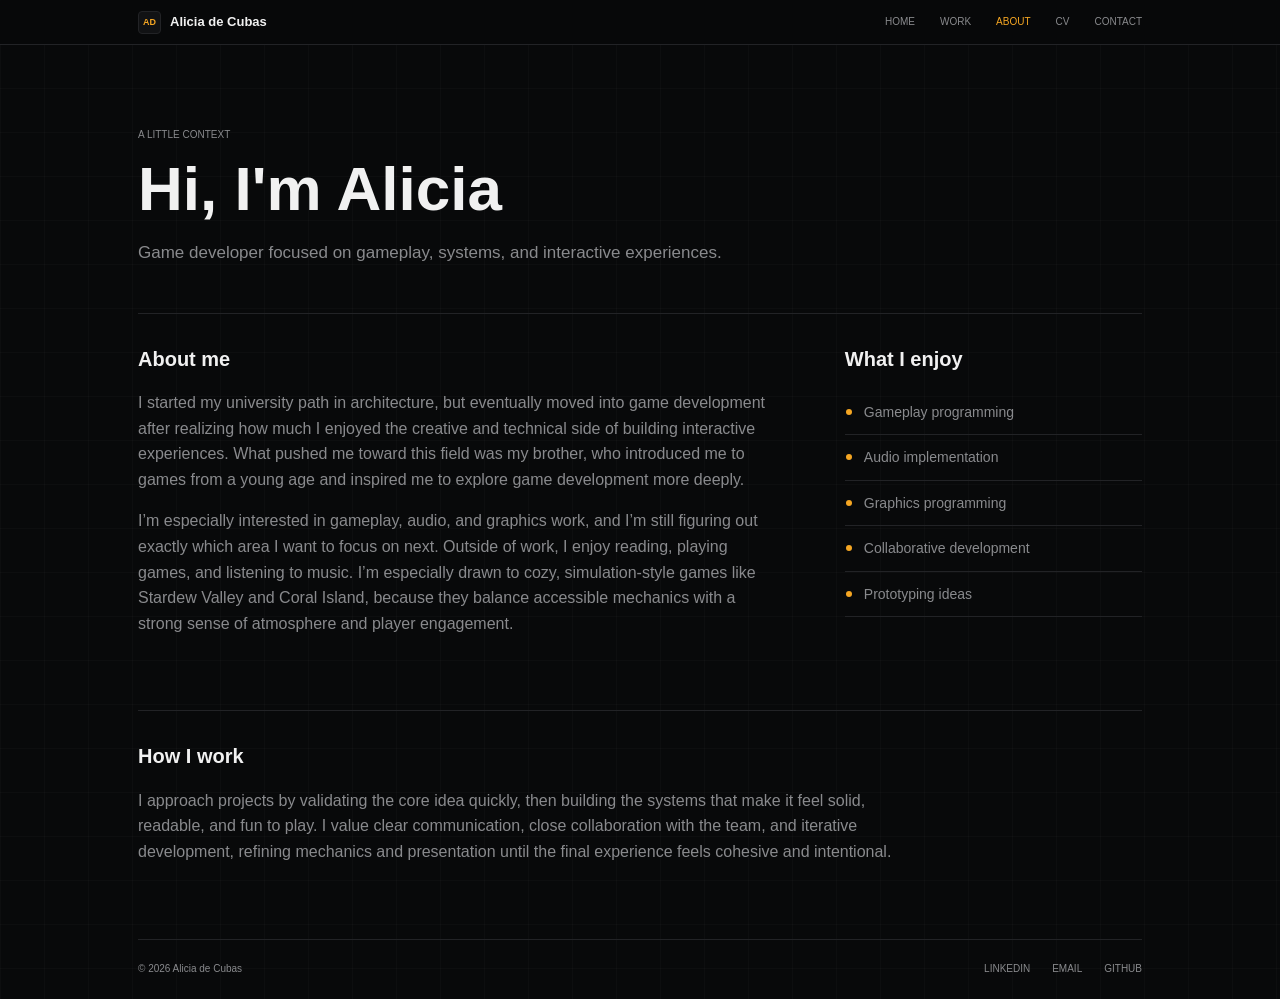
==== commit d2301aac: "style improvements" ====
--- a/about.html
+++ b/about.html
@@ -56,9 +56,9 @@
   <footer class="site-footer page-wrap">
     <span>© 2026 Alicia de Cubas</span>
     <div class="footer-links">
-      <a href="https://github.com/aliciadecubas" target="_blank" rel="noreferrer">GitHub ↗</a>
-      <a href="https://www.linkedin.com/in/alicia-de-cubas-yarza-551598387/" target="_blank" rel="noreferrer">LinkedIn ↗</a>
-      <a href="mailto:aliciadecubas@gmail.com">Email ↗</a>
+      <a href="https://www.linkedin.com/in/alicia-de-cubas-yarza-551598387/" target="_blank" rel="noreferrer">LinkedIn</a>
+      <a href="mailto:aliciadecubas@gmail.com">Email</a>
+      <a href="https://github.com/aliciadecubas" target="_blank" rel="noreferrer">GitHub</a>
     </div>
   </footer>
 </body>
--- a/style.css
+++ b/style.css
@@ -484,9 +484,13 @@
 }
 
 .focus-list li::before {
-  margin-right: 10px;
-  color: var(--accent);
-  content: "↗";
+  width: 6px;
+  height: 6px;
+  margin: 0 12px 2px 1px;
+  display: inline-block;
+  border-radius: 50%;
+  background: var(--accent);
+  content: "";
 }
 
 .cv-toolbar {
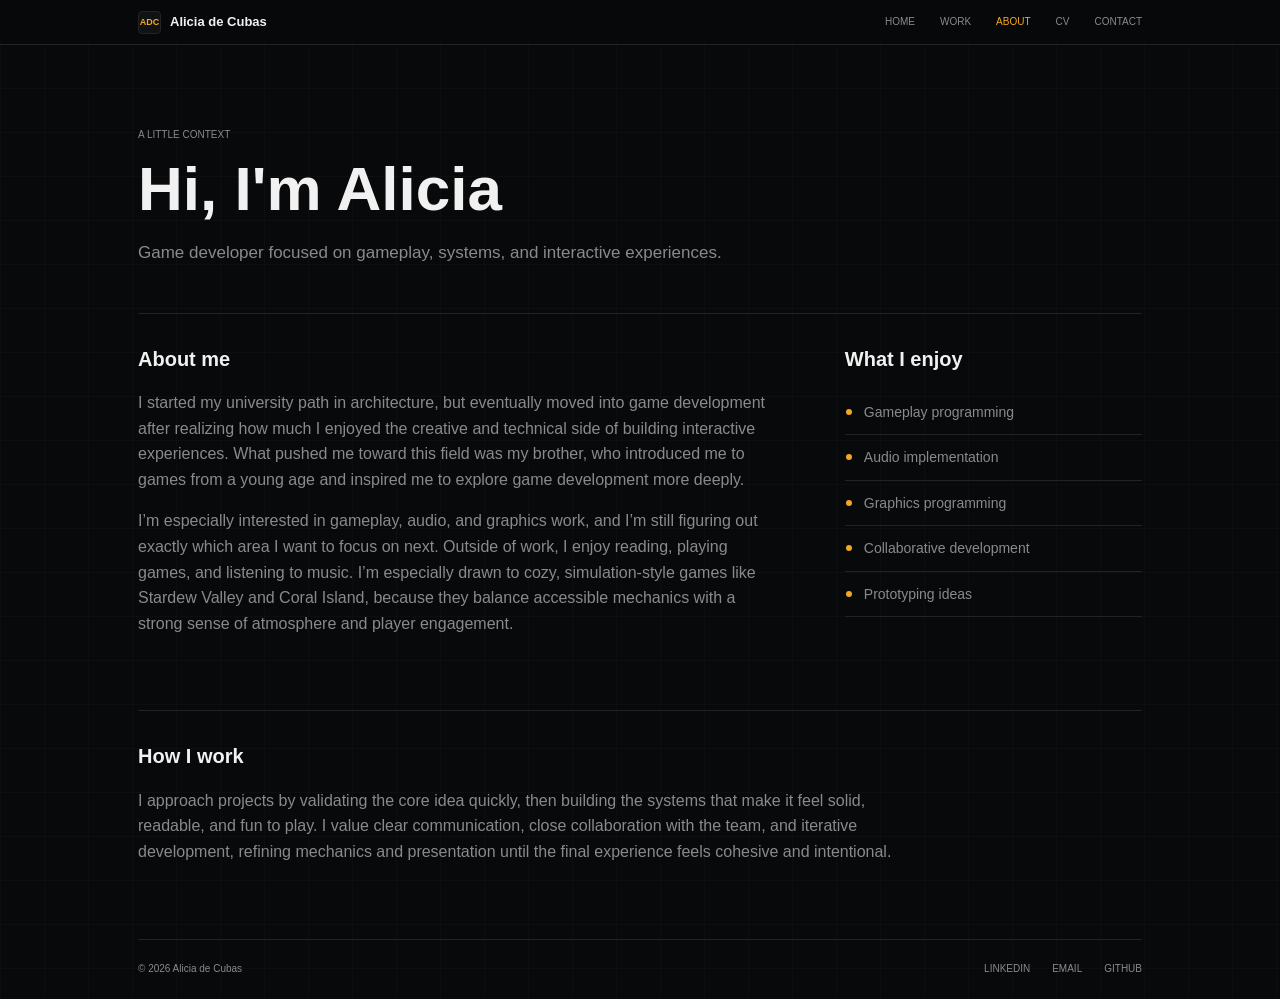
==== commit 97559941: "signature fixed" ====
--- a/about.html
+++ b/about.html
@@ -11,7 +11,7 @@
 <body>
   <header class="site-header">
     <nav class="nav-wrap" aria-label="Main navigation">
-      <a class="logo" href="index.html"><span class="brand-mark">AD</span>Alicia de Cubas</a>
+      <a class="logo" href="index.html"><span class="brand-mark">ADC</span>Alicia de Cubas</a>
       <div class="nav-links">
         <a href="index.html#home">Home</a>
         <a href="index.html#projects">Work</a>
@@ -58,7 +58,7 @@
     <div class="footer-links">
       <a href="https://www.linkedin.com/in/alicia-de-cubas-yarza-551598387/" target="_blank" rel="noreferrer">LinkedIn</a>
       <a href="mailto:aliciadecubas@gmail.com">Email</a>
-      <a href="https://github.com/aliciadecubas" target="_blank" rel="noreferrer">GitHub</a>
+      <a href="https://github.com/alidecubas" target="_blank" rel="noreferrer">GitHub</a>
     </div>
   </footer>
 </body>
